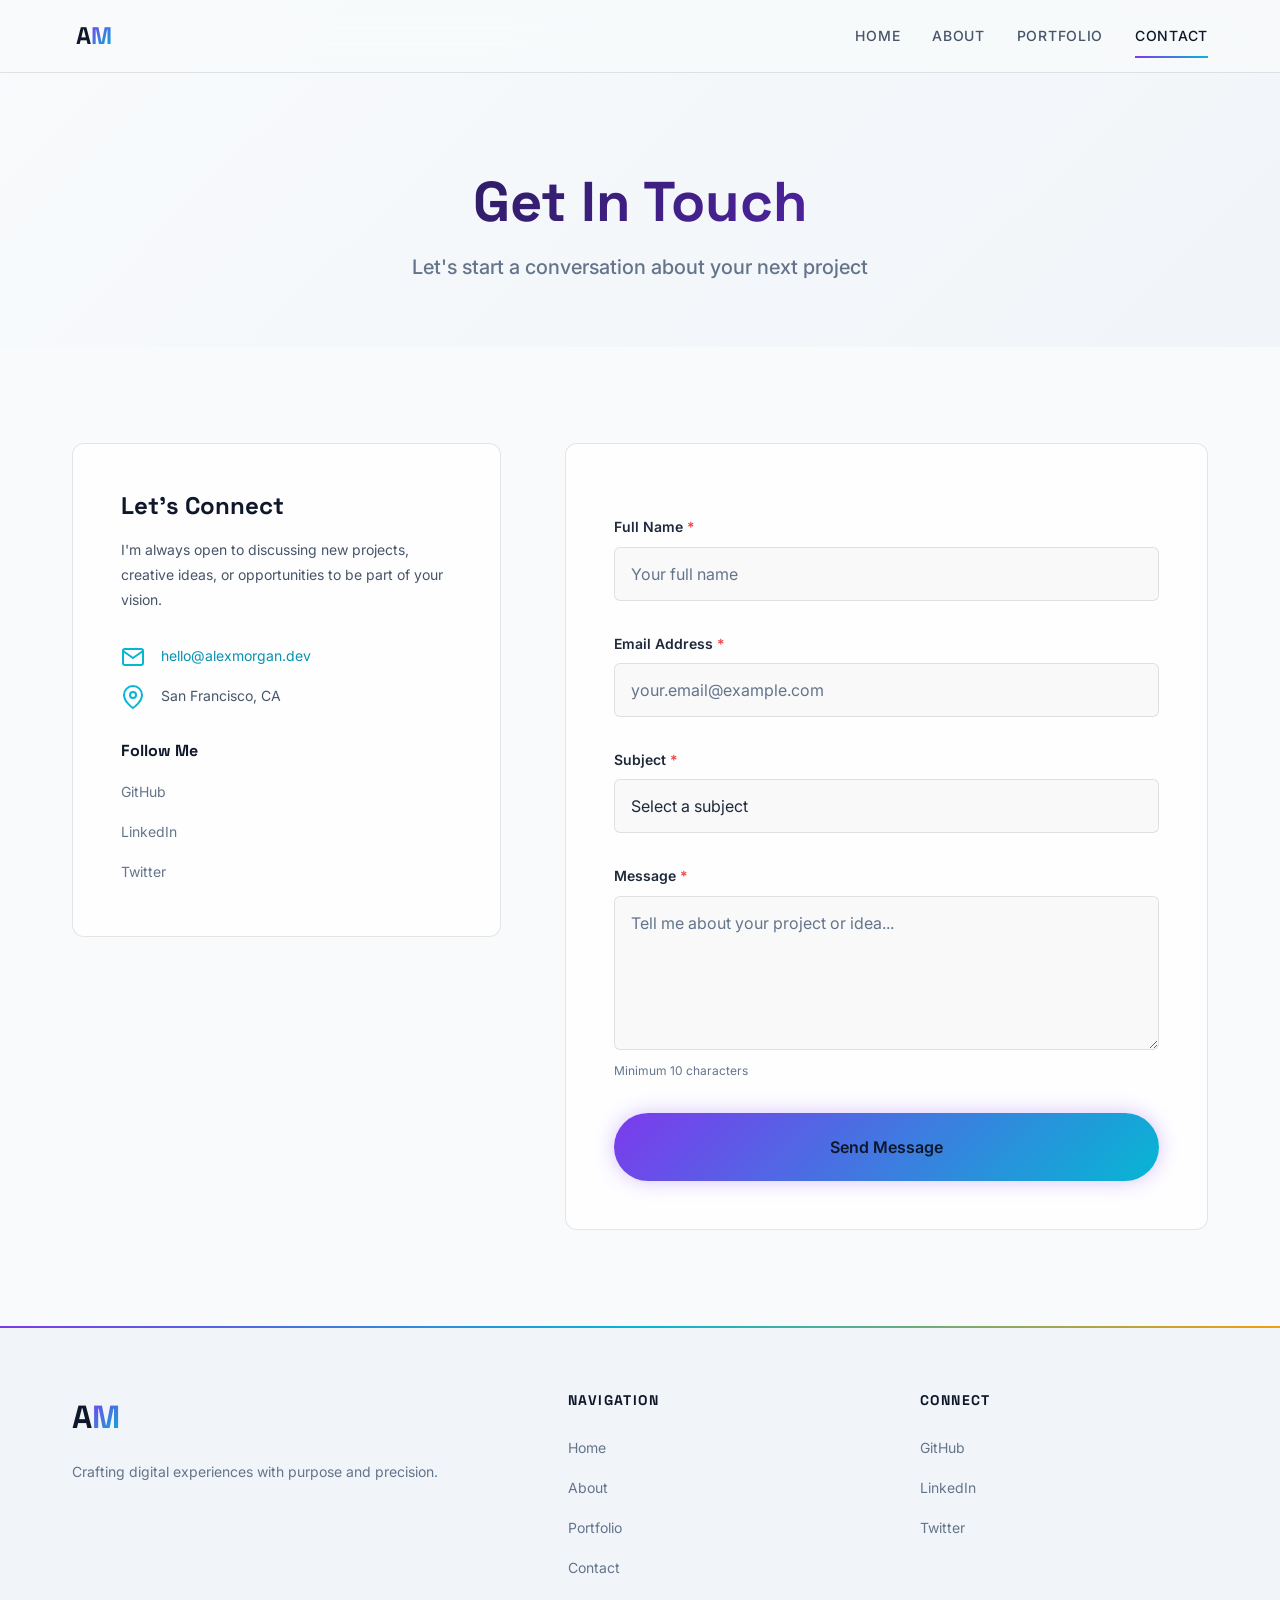
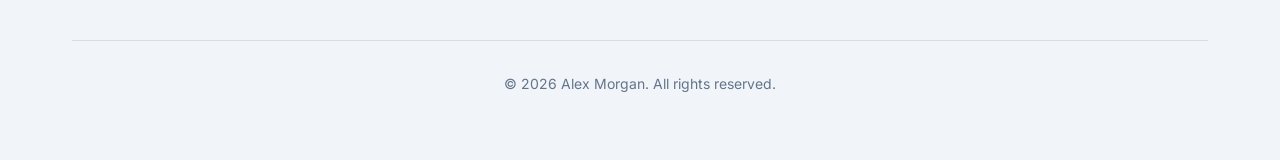
==== contact.html @ b22d2638 "First commit" ====
<!DOCTYPE html>
<html lang="en">
<head>
  <meta charset="UTF-8">
  <meta name="viewport" content="width=device-width, initial-scale=1.0">
  <title>Contact | Alex Morgan — Full-Stack Developer & Designer</title>
  <meta name="description" content="Get in touch with Alex Morgan for web development, design projects, or collaboration opportunities. Send a message through the accessible contact form.">
  <meta name="keywords" content="contact Alex Morgan, hire developer, web development inquiry, freelance developer">
  <meta property="og:title" content="Contact Alex Morgan">
  <meta property="og:description" content="Get in touch for web development and design collaboration opportunities.">
  <meta property="og:type" content="website">
  <meta name="twitter:card" content="summary_large_image">
  <meta name="twitter:title" content="Contact Alex Morgan">
  <meta name="twitter:description" content="Send a message for development and design collaboration.">
  <link rel="canonical" href="https://alexmorgan.dev/contact">
  <meta name="theme-color" content="#0a0e27">
  <link rel="preconnect" href="https://fonts.googleapis.com">
  <link rel="preconnect" href="https://fonts.gstatic.com" crossorigin>
  <link href="https://fonts.googleapis.com/css2?family=Inter:wght@400;500;600;700&family=Space+Grotesk:wght@500;600;700&display=swap" rel="stylesheet">
  <link rel="stylesheet" href="styles.css">
</head>
<body>
  <a href="#main-content" class="skip-link">Skip to main content</a>

  <header role="banner">
    <div class="container header-inner">
      <a href="index.html" class="logo" aria-label="Alex Morgan - Home">
        <span class="logo-text">A<span class="logo-accent">M</span></span>
      </a>
      <button class="nav-toggle" aria-expanded="false" aria-controls="primary-nav" aria-label="Toggle navigation menu">
        <span class="hamburger-line"></span>
        <span class="hamburger-line"></span>
        <span class="hamburger-line"></span>
      </button>
      <nav id="primary-nav" aria-label="Primary navigation">
        <ul class="nav-list" role="list">
          <li><a href="index.html" class="nav-link">Home</a></li>
          <li><a href="about.html" class="nav-link">About</a></li>
          <li><a href="portfolio.html" class="nav-link">Portfolio</a></li>
          <li><a href="contact.html" class="nav-link" aria-current="page">Contact</a></li>
        </ul>
      </nav>
    </div>
  </header>

  <main id="main-content">
    <section class="page-hero" aria-labelledby="contact-heading">
      <div class="container">
        <h1 id="contact-heading" class="page-title animate-on-scroll">Get In Touch</h1>
        <p class="page-subtitle animate-on-scroll">Let's start a conversation about your next project</p>
      </div>
    </section>

    <section class="section" aria-labelledby="form-heading">
      <div class="container contact-layout">
        <!-- Contact Info Sidebar -->
        <aside class="contact-info animate-on-scroll" aria-label="Contact information">
          <h2 class="contact-info-heading">Let's Connect</h2>
          <p class="contact-info-text">I'm always open to discussing new projects, creative ideas, or opportunities to be part of your vision.</p>
          
          <address class="contact-details">
            <div class="contact-item">
              <svg xmlns="http://www.w3.org/2000/svg" width="24" height="24" viewBox="0 0 24 24" fill="none" stroke="currentColor" stroke-width="2" stroke-linecap="round" stroke-linejoin="round" aria-hidden="true" focusable="false"><path d="M4 4h16c1.1 0 2 .9 2 2v12c0 1.1-.9 2-2 2H4c-1.1 0-2-.9-2-2V6c0-1.1.9-2 2-2z"></path><polyline points="22,6 12,13 2,6"></polyline></svg>
              <a href="mailto:hello@alexmorgan.dev">hello@alexmorgan.dev</a>
            </div>
            <div class="contact-item">
              <svg xmlns="http://www.w3.org/2000/svg" width="24" height="24" viewBox="0 0 24 24" fill="none" stroke="currentColor" stroke-width="2" stroke-linecap="round" stroke-linejoin="round" aria-hidden="true" focusable="false"><path d="M21 10c0 7-9 13-9 13s-9-6-9-13a9 9 0 0 1 18 0z"></path><circle cx="12" cy="10" r="3"></circle></svg>
              <span>San Francisco, CA</span>
            </div>
          </address>

          <div class="contact-social">
            <h3 class="contact-social-heading">Follow Me</h3>
            <ul class="social-links" role="list">
              <li><a href="https://github.com" aria-label="GitHub profile" class="social-link">GitHub</a></li>
              <li><a href="https://linkedin.com" aria-label="LinkedIn profile" class="social-link">LinkedIn</a></li>
              <li><a href="https://twitter.com" aria-label="Twitter profile" class="social-link">Twitter</a></li>
            </ul>
          </div>
        </aside>

        <!-- Contact Form -->
        <div class="contact-form-wrapper animate-on-scroll">
          <h2 id="form-heading" class="visually-hidden">Contact Form</h2>
          
          <!-- Form Status Messages -->
          <div id="form-status" role="status" aria-live="polite" class="form-status"></div>

          <form id="contact-form" class="contact-form" novalidate aria-label="Contact form">
            <div class="form-group">
              <label for="contact-name" class="form-label">Full Name <span aria-hidden="true" class="required-indicator">*</span></label>
              <input 
                type="text" 
                id="contact-name" 
                name="name" 
                class="form-input" 
                required 
                minlength="2"
                autocomplete="name"
                aria-required="true"
                aria-describedby="name-error"
                placeholder="Your full name"
              >
              <p id="name-error" class="error-message" role="alert" aria-live="assertive"></p>
            </div>

            <div class="form-group">
              <label for="contact-email" class="form-label">Email Address <span aria-hidden="true" class="required-indicator">*</span></label>
              <input 
                type="email" 
                id="contact-email" 
                name="email" 
                class="form-input" 
                required 
                autocomplete="email"
                aria-required="true"
                aria-describedby="email-error"
                placeholder="your.email@example.com"
              >
              <p id="email-error" class="error-message" role="alert" aria-live="assertive"></p>
            </div>

            <div class="form-group">
              <label for="contact-subject" class="form-label">Subject <span aria-hidden="true" class="required-indicator">*</span></label>
              <select 
                id="contact-subject" 
                name="subject" 
                class="form-input form-select" 
                required
                aria-required="true"
                aria-describedby="subject-error"
              >
                <option value="" disabled selected>Select a subject</option>
                <option value="project">Project Inquiry</option>
                <option value="collaboration">Collaboration</option>
                <option value="freelance">Freelance Opportunity</option>
                <option value="general">General Question</option>
                <option value="other">Other</option>
              </select>
              <p id="subject-error" class="error-message" role="alert" aria-live="assertive"></p>
            </div>

            <div class="form-group">
              <label for="contact-message" class="form-label">Message <span aria-hidden="true" class="required-indicator">*</span></label>
              <textarea 
                id="contact-message" 
                name="message" 
                class="form-input form-textarea" 
                required 
                minlength="10"
                rows="6"
                aria-required="true"
                aria-describedby="message-error message-hint"
                placeholder="Tell me about your project or idea..."
              ></textarea>
              <p id="message-hint" class="form-hint">Minimum 10 characters</p>
              <p id="message-error" class="error-message" role="alert" aria-live="assertive"></p>
            </div>

            <button type="submit" class="btn btn-primary btn-large btn-submit" id="submit-btn">
              <span class="btn-text">Send Message</span>
              <span class="btn-loading visually-hidden" aria-hidden="true">
                <svg class="spinner" xmlns="http://www.w3.org/2000/svg" width="20" height="20" viewBox="0 0 24 24" fill="none" stroke="currentColor" stroke-width="2" aria-hidden="true" focusable="false"><circle cx="12" cy="12" r="10" opacity="0.25"></circle><path d="M12 2a10 10 0 0 1 10 10" stroke-linecap="round"></path></svg>
                Sending...
              </span>
            </button>
          </form>
        </div>
      </div>
    </section>
  </main>

  <footer role="contentinfo">
    <div class="container footer-inner">
      <div class="footer-grid">
        <div class="footer-col">
          <p class="footer-logo">A<span class="logo-accent">M</span></p>
          <p class="footer-tagline">Crafting digital experiences with purpose and precision.</p>
        </div>
        <div class="footer-col">
          <h3 class="footer-heading">Navigation</h3>
          <nav aria-label="Footer navigation">
            <ul class="footer-links" role="list">
              <li><a href="index.html">Home</a></li>
              <li><a href="about.html">About</a></li>
              <li><a href="portfolio.html">Portfolio</a></li>
              <li><a href="contact.html">Contact</a></li>
            </ul>
          </nav>
        </div>
        <div class="footer-col">
          <h3 class="footer-heading">Connect</h3>
          <ul class="social-links" role="list">
            <li><a href="https://github.com" aria-label="GitHub profile" class="social-link">GitHub</a></li>
            <li><a href="https://linkedin.com" aria-label="LinkedIn profile" class="social-link">LinkedIn</a></li>
            <li><a href="https://twitter.com" aria-label="Twitter profile" class="social-link">Twitter</a></li>
          </ul>
        </div>
      </div>
      <div class="footer-bottom">
        <p>&copy; <time datetime="2026">2026</time> Alex Morgan. All rights reserved.</p>
      </div>
    </div>
  </footer>

  <button class="back-to-top" aria-label="Back to top" hidden>
    <svg xmlns="http://www.w3.org/2000/svg" width="24" height="24" viewBox="0 0 24 24" fill="none" stroke="currentColor" stroke-width="2" stroke-linecap="round" stroke-linejoin="round" aria-hidden="true" focusable="false"><polyline points="18 15 12 9 6 15"></polyline></svg>
  </button>

  <div aria-live="polite" aria-atomic="true" class="visually-hidden" id="announcer"></div>
  <script src="main.js"></script>
</body>
</html>
---- styles.css ----
/* ============================================
   DESIGN SYSTEM - CSS Custom Properties
   ============================================ */
:root {
  /* Colors */
  --color-bg-primary: #0a0e27;
  --color-bg-secondary: #0f1336;
  --color-bg-tertiary: #141940;
  --color-bg-card: rgba(255, 255, 255, 0.05);
  --color-bg-card-hover: rgba(255, 255, 255, 0.08);
  --color-border: rgba(255, 255, 255, 0.1);
  --color-border-hover: rgba(124, 58, 237, 0.5);

  --color-primary: #7c3aed;
  --color-primary-light: #a78bfa;
  --color-accent: #06b6d4;
  --color-accent-light: #22d3ee;
  --color-highlight: #f59e0b;
  --color-highlight-light: #fbbf24;
  --color-success: #10b981;
  --color-error: #ef4444;

  --color-text-primary: #f1f5f9;
  --color-text-secondary: #cbd5e1;
  --color-text-muted: #94a3b8;
  --color-text-heading: #ffffff;

  /* Typography */
  --font-body: 'Inter', -apple-system, BlinkMacSystemFont, 'Segoe UI', sans-serif;
  --font-heading: 'Space Grotesk', 'Inter', sans-serif;

  --fs-xs: 0.75rem;
  --fs-sm: 0.875rem;
  --fs-base: 1rem;
  --fs-md: 1.125rem;
  --fs-lg: 1.25rem;
  --fs-xl: 1.5rem;
  --fs-2xl: 2rem;
  --fs-3xl: 2.5rem;
  --fs-4xl: 3.5rem;
  --fs-5xl: 4.5rem;

  --fw-regular: 400;
  --fw-medium: 500;
  --fw-semibold: 600;
  --fw-bold: 700;

  --lh-tight: 1.2;
  --lh-normal: 1.6;
  --lh-relaxed: 1.8;

  /* Spacing */
  --space-xs: 0.25rem;
  --space-sm: 0.5rem;
  --space-md: 1rem;
  --space-lg: 1.5rem;
  --space-xl: 2rem;
  --space-2xl: 3rem;
  --space-3xl: 4rem;
  --space-4xl: 6rem;

  /* Border Radius */
  --radius-sm: 6px;
  --radius-md: 12px;
  --radius-lg: 20px;
  --radius-full: 9999px;

  /* Shadows */
  --shadow-sm: 0 2px 8px rgba(0, 0, 0, 0.2);
  --shadow-md: 0 4px 16px rgba(0, 0, 0, 0.3);
  --shadow-lg: 0 8px 32px rgba(0, 0, 0, 0.4);
  --shadow-glow-primary: 0 0 20px rgba(124, 58, 237, 0.3);
  --shadow-glow-accent: 0 0 20px rgba(6, 182, 212, 0.3);

  /* Transitions */
  --transition-fast: 150ms ease;
  --transition-base: 300ms ease;
  --transition-slow: 500ms ease;

  /* Z-index */
  --z-header: 100;
  --z-overlay: 200;
  --z-modal: 300;
  --z-skip: 9999;
}

/* ============================================
   RESET & BASE
   ============================================ */
*,
*::before,
*::after {
  box-sizing: border-box;
  margin: 0;
  padding: 0;
}

html {
  scroll-behavior: smooth;
  -webkit-text-size-adjust: 100%;
  font-size: 16px;
}

body {
  font-family: var(--font-body);
  font-size: var(--fs-base);
  font-weight: var(--fw-regular);
  line-height: var(--lh-normal);
  color: var(--color-text-primary);
  background-color: var(--color-bg-primary);
  -webkit-font-smoothing: antialiased;
  -moz-osx-font-smoothing: grayscale;
  overflow-x: hidden;
}

::selection {
  background-color: var(--color-primary);
  color: var(--color-text-heading);
}

img,
svg {
  display: block;
  max-width: 100%;
}

a {
  color: var(--color-accent-light);
  text-decoration: none;
  transition: color var(--transition-fast);
}

a:hover {
  color: var(--color-primary-light);
}

ul,
ol {
  list-style: none;
}

h1, h2, h3, h4, h5, h6 {
  font-family: var(--font-heading);
  font-weight: var(--fw-bold);
  line-height: var(--lh-tight);
  color: var(--color-text-heading);
}

/* ============================================
   SKIP LINK
   ============================================ */
.skip-link {
  position: absolute;
  top: -100%;
  left: 50%;
  transform: translateX(-50%);
  z-index: var(--z-skip);
  padding: var(--space-sm) var(--space-lg);
  background: var(--color-primary);
  color: var(--color-text-heading);
  font-weight: var(--fw-semibold);
  font-size: var(--fs-sm);
  border-radius: var(--radius-full);
  text-decoration: none;
  transition: top var(--transition-fast);
  white-space: nowrap;
}

.skip-link:focus {
  top: var(--space-md);
  outline: 3px solid var(--color-accent);
  outline-offset: 2px;
}

/* ============================================
   LAYOUT
   ============================================ */
.container {
  max-width: 1200px;
  margin: 0 auto;
  padding: 0 var(--space-xl);
}

/* ============================================
   HEADER & NAVIGATION
   ============================================ */
header[role="banner"] {
  position: fixed;
  top: 0;
  left: 0;
  right: 0;
  z-index: var(--z-header);
  background: rgba(10, 14, 39, 0.8);
  backdrop-filter: blur(20px);
  -webkit-backdrop-filter: blur(20px);
  border-bottom: 1px solid var(--color-border);
  transition: background var(--transition-base);
}

.header-inner {
  display: flex;
  align-items: center;
  justify-content: space-between;
  height: 72px;
}

.logo {
  text-decoration: none;
  min-width: 44px;
  min-height: 44px;
  display: flex;
  align-items: center;
  justify-content: center;
}

.logo-text {
  font-family: var(--font-heading);
  font-size: var(--fs-xl);
  font-weight: var(--fw-bold);
  color: var(--color-text-heading);
}

.logo-accent {
  background: linear-gradient(135deg, var(--color-primary), var(--color-accent));
  -webkit-background-clip: text;
  -webkit-text-fill-color: transparent;
  background-clip: text;
}

.nav-list {
  display: flex;
  gap: var(--space-xl);
  align-items: center;
}

.nav-link {
  position: relative;
  color: var(--color-text-secondary);
  font-weight: var(--fw-medium);
  font-size: var(--fs-sm);
  text-transform: uppercase;
  letter-spacing: 0.05em;
  padding: var(--space-sm) 0;
  text-decoration: none;
  transition: color var(--transition-fast);
  min-height: 44px;
  display: flex;
  align-items: center;
}

.nav-link::after {
  content: '';
  position: absolute;
  bottom: 0;
  left: 0;
  width: 0;
  height: 2px;
  background: linear-gradient(90deg, var(--color-primary), var(--color-accent));
  transition: width var(--transition-base);
}

.nav-link:hover,
.nav-link:focus-visible {
  color: var(--color-text-heading);
}

.nav-link:hover::after,
.nav-link:focus-visible::after {
  width: 100%;
}

.nav-link[aria-current="page"] {
  color: var(--color-text-heading);
}

.nav-link[aria-current="page"]::after {
  width: 100%;
  background: linear-gradient(90deg, var(--color-primary), var(--color-accent));
}

/* Mobile Navigation */
.nav-toggle {
  display: none;
  flex-direction: column;
  justify-content: center;
  align-items: center;
  gap: 5px;
  width: 44px;
  height: 44px;
  background: transparent;
  border: none;
  cursor: pointer;
  padding: var(--space-sm);
  z-index: calc(var(--z-overlay) + 1);
}

.hamburger-line {
  display: block;
  width: 24px;
  height: 2px;
  background-color: var(--color-text-primary);
  border-radius: var(--radius-full);
  transition: transform var(--transition-base), opacity var(--transition-fast);
}

.nav-toggle[aria-expanded="true"] .hamburger-line:nth-child(1) {
  transform: rotate(45deg) translate(5px, 5px);
}

.nav-toggle[aria-expanded="true"] .hamburger-line:nth-child(2) {
  opacity: 0;
}

.nav-toggle[aria-expanded="true"] .hamburger-line:nth-child(3) {
  transform: rotate(-45deg) translate(5px, -5px);
}

/* ============================================
   HERO SECTION
   ============================================ */
.hero {
  position: relative;
  min-height: 100vh;
  display: flex;
  align-items: center;
  justify-content: center;
  overflow: hidden;
  padding-top: 72px;
}

.hero-bg {
  position: absolute;
  top: 0;
  left: 0;
  right: 0;
  bottom: 0;
  background: linear-gradient(135deg, var(--color-bg-primary) 0%, var(--color-bg-secondary) 50%, var(--color-bg-tertiary) 100%);
  z-index: 0;
}

.orb {
  position: absolute;
  border-radius: 50%;
  filter: blur(80px);
  opacity: 0.4;
}

.orb-1 {
  width: 400px;
  height: 400px;
  background: var(--color-primary);
  top: 10%;
  left: 10%;
  animation: floatOrb 8s ease-in-out infinite;
}

.orb-2 {
  width: 300px;
  height: 300px;
  background: var(--color-accent);
  top: 50%;
  right: 10%;
  animation: floatOrb 10s ease-in-out infinite 2s;
}

.orb-3 {
  width: 250px;
  height: 250px;
  background: var(--color-highlight);
  bottom: 10%;
  left: 30%;
  animation: floatOrb 12s ease-in-out infinite 4s;
}

@keyframes floatOrb {
  0%, 100% { transform: translate(0, 0) scale(1); }
  25% { transform: translate(30px, -30px) scale(1.05); }
  50% { transform: translate(-20px, 20px) scale(0.95); }
  75% { transform: translate(20px, 10px) scale(1.02); }
}

.hero-content {
  position: relative;
  z-index: 1;
  text-align: center;
  max-width: 800px;
  margin: 0 auto;
}

.hero-greeting {
  font-size: var(--fs-lg);
  color: var(--color-accent-light);
  font-weight: var(--fw-medium);
  margin-bottom: var(--space-sm);
  letter-spacing: 0.05em;
}

.hero-title {
  font-size: var(--fs-5xl);
  font-weight: var(--fw-bold);
  background: linear-gradient(135deg, var(--color-text-heading) 0%, var(--color-primary-light) 50%, var(--color-accent-light) 100%);
  -webkit-background-clip: text;
  -webkit-text-fill-color: transparent;
  background-clip: text;
  margin-bottom: var(--space-md);
  line-height: 1.1;
}

.hero-subtitle {
  font-size: var(--fs-2xl);
  color: var(--color-text-secondary);
  font-weight: var(--fw-medium);
  margin-bottom: var(--space-lg);
}

.hero-description {
  font-size: var(--fs-md);
  color: var(--color-text-muted);
  max-width: 600px;
  margin: 0 auto var(--space-2xl);
  line-height: var(--lh-relaxed);
}

.hero-cta {
  display: flex;
  gap: var(--space-md);
  justify-content: center;
  flex-wrap: wrap;
}

/* ============================================
   BUTTONS
   ============================================ */
.btn {
  display: inline-flex;
  align-items: center;
  justify-content: center;
  gap: var(--space-sm);
  padding: var(--space-md) var(--space-xl);
  font-family: var(--font-body);
  font-size: var(--fs-sm);
  font-weight: var(--fw-semibold);
  text-decoration: none;
  border: none;
  border-radius: var(--radius-full);
  cursor: pointer;
  transition: all var(--transition-base);
  min-height: 44px;
  min-width: 44px;
  white-space: nowrap;
}

.btn-primary {
  background: linear-gradient(135deg, var(--color-primary), var(--color-accent));
  color: var(--color-text-heading);
  box-shadow: var(--shadow-glow-primary);
}

.btn-primary:hover {
  transform: translateY(-2px);
  box-shadow: 0 0 30px rgba(124, 58, 237, 0.5);
  color: var(--color-text-heading);
}

.btn-secondary {
  background: transparent;
  color: var(--color-text-heading);
  border: 1px solid var(--color-border);
}

.btn-secondary:hover {
  border-color: var(--color-primary);
  background: rgba(124, 58, 237, 0.1);
  color: var(--color-text-heading);
}

.btn-small {
  padding: var(--space-sm) var(--space-md);
  font-size: var(--fs-xs);
  min-height: 36px;
  background: linear-gradient(135deg, var(--color-primary), var(--color-accent));
  color: var(--color-text-heading);
}

.btn-small:hover {
  transform: translateY(-1px);
  box-shadow: var(--shadow-glow-primary);
  color: var(--color-text-heading);
}

.btn-outline {
  background: transparent;
  border: 1px solid var(--color-border);
}

.btn-outline:hover {
  border-color: var(--color-primary);
  background: rgba(124, 58, 237, 0.1);
}

.btn-large {
  padding: var(--space-lg) var(--space-2xl);
  font-size: var(--fs-base);
}

/* ============================================
   SECTIONS
   ============================================ */
.section {
  padding: var(--space-4xl) 0;
}

.section-alt {
  background-color: var(--color-bg-secondary);
}

.section-heading {
  font-size: var(--fs-3xl);
  text-align: center;
  margin-bottom: var(--space-3xl);
  position: relative;
  padding-bottom: var(--space-md);
}

.section-heading::after {
  content: '';
  position: absolute;
  bottom: 0;
  left: 50%;
  transform: translateX(-50%);
  width: 60px;
  height: 3px;
  background: linear-gradient(90deg, var(--color-primary), var(--color-accent));
  border-radius: var(--radius-full);
}

.section-cta {
  text-align: center;
  margin-top: var(--space-3xl);
}

/* Page Hero (inner pages) */
.page-hero {
  padding: calc(72px + var(--space-4xl)) 0 var(--space-3xl);
  background: linear-gradient(135deg, var(--color-bg-primary), var(--color-bg-secondary));
  text-align: center;
}

.page-title {
  font-size: var(--fs-4xl);
  margin-bottom: var(--space-md);
  background: linear-gradient(135deg, var(--color-text-heading), var(--color-primary-light));
  -webkit-background-clip: text;
  -webkit-text-fill-color: transparent;
  background-clip: text;
}

.page-subtitle {
  font-size: var(--fs-lg);
  color: var(--color-text-muted);
  font-weight: var(--fw-medium);
}

/* ============================================
   CARDS
   ============================================ */
.card-grid {
  display: grid;
  grid-template-columns: repeat(auto-fit, minmax(320px, 1fr));
  gap: var(--space-xl);
}

.card {
  background: var(--color-bg-card);
  border: 1px solid var(--color-border);
  border-radius: var(--radius-md);
  padding: var(--space-2xl);
  backdrop-filter: blur(10px);
  -webkit-backdrop-filter: blur(10px);
  transition: all var(--transition-base);
}

.card:hover,
.card:focus-visible {
  transform: translateY(-8px);
  border-color: var(--color-border-hover);
  box-shadow: var(--shadow-glow-primary);
  background: var(--color-bg-card-hover);
}

.card-icon {
  color: var(--color-accent);
  margin-bottom: var(--space-lg);
}

.card-title {
  font-size: var(--fs-xl);
  margin-bottom: var(--space-md);
  color: var(--color-text-heading);
}

.card-text {
  color: var(--color-text-secondary);
  line-height: var(--lh-relaxed);
  font-size: var(--fs-sm);
}

/* Project Cards */
.project-card {
  padding: 0;
  overflow: hidden;
}

.project-card .card-body {
  padding: var(--space-xl);
}

.project-image {
  width: 100%;
  transition: transform var(--transition-slow);
}

.project-card:hover .project-image {
  transform: scale(1.05);
}

.project-tags {
  display: flex;
  flex-wrap: wrap;
  gap: var(--space-sm);
  margin: var(--space-md) 0;
}

.tag {
  display: inline-block;
  padding: var(--space-xs) var(--space-md);
  font-size: var(--fs-xs);
  font-weight: var(--fw-medium);
  color: var(--color-accent-light);
  background: rgba(6, 182, 212, 0.1);
  border: 1px solid rgba(6, 182, 212, 0.2);
  border-radius: var(--radius-full);
}

.project-links {
  display: flex;
  gap: var(--space-sm);
  margin-top: var(--space-md);
  flex-wrap: wrap;
}

/* ============================================
   SKILLS SECTION
   ============================================ */
.skills-grid {
  display: grid;
  grid-template-columns: repeat(auto-fit, minmax(280px, 1fr));
  gap: var(--space-xl);
}

.skill-category {
  background: var(--color-bg-card);
  border: 1px solid var(--color-border);
  border-radius: var(--radius-md);
  padding: var(--space-2xl);
  backdrop-filter: blur(10px);
}

.skill-category-title {
  font-size: var(--fs-lg);
  color: var(--color-accent-light);
  margin-bottom: var(--space-lg);
  padding-bottom: var(--space-sm);
  border-bottom: 2px solid var(--color-border);
}

.skill-list {
  display: flex;
  flex-wrap: wrap;
  gap: var(--space-sm);
}

.skill-tag {
  display: inline-block;
  padding: var(--space-sm) var(--space-md);
  font-size: var(--fs-sm);
  font-weight: var(--fw-medium);
  color: var(--color-text-primary);
  background: rgba(124, 58, 237, 0.1);
  border: 1px solid rgba(124, 58, 237, 0.2);
  border-radius: var(--radius-sm);
  transition: all var(--transition-fast);
}

.skill-tag:hover {
  background: rgba(124, 58, 237, 0.2);
  border-color: var(--color-primary);
  transform: translateY(-2px);
}

/* ============================================
   TIMELINE
   ============================================ */
.timeline {
  position: relative;
  max-width: 800px;
  margin: 0 auto;
  padding-left: var(--space-3xl);
}

.timeline::before {
  content: '';
  position: absolute;
  left: 15px;
  top: 0;
  bottom: 0;
  width: 2px;
  background: linear-gradient(180deg, var(--color-primary), var(--color-accent));
}

.timeline-item {
  position: relative;
  margin-bottom: var(--space-2xl);
}

.timeline-item:last-child {
  margin-bottom: 0;
}

.timeline-marker {
  position: absolute;
  left: calc(-1 * var(--space-3xl) + 8px);
  top: var(--space-xl);
  width: 16px;
  height: 16px;
  border-radius: 50%;
  background: var(--color-primary);
  border: 3px solid var(--color-bg-primary);
  box-shadow: 0 0 0 3px var(--color-primary);
}

.timeline-content {
  padding: var(--space-xl);
}

.timeline-title {
  font-size: var(--fs-lg);
  margin-bottom: var(--space-xs);
}

.timeline-company {
  color: var(--color-accent-light);
  font-weight: var(--fw-medium);
  font-size: var(--fs-sm);
  margin-bottom: var(--space-sm);
}

.timeline-date {
  display: inline-block;
  font-size: var(--fs-xs);
  color: var(--color-text-muted);
  margin-bottom: var(--space-md);
  padding: var(--space-xs) var(--space-md);
  background: rgba(124, 58, 237, 0.1);
  border-radius: var(--radius-full);
}

.timeline-desc {
  color: var(--color-text-secondary);
  font-size: var(--fs-sm);
  line-height: var(--lh-relaxed);
}

/* ============================================
   BIO LAYOUT
   ============================================ */
.bio-layout {
  display: grid;
  grid-template-columns: 1fr 1.5fr;
  gap: var(--space-3xl);
  align-items: start;
}

.bio-image-wrapper {
  position: relative;
}

.bio-image {
  box-shadow: var(--shadow-lg);
}

.bio-text {
  font-size: var(--fs-md);
  color: var(--color-text-secondary);
  line-height: var(--lh-relaxed);
  margin-bottom: var(--space-lg);
}

.bio-text:last-child {
  margin-bottom: 0;
}

/* ============================================
   PORTFOLIO FILTER
   ============================================ */
.filter-bar {
  display: flex;
  justify-content: center;
  gap: var(--space-sm);
  margin-bottom: var(--space-3xl);
  flex-wrap: wrap;
}

.filter-btn {
  padding: var(--space-sm) var(--space-xl);
  font-family: var(--font-body);
  font-size: var(--fs-sm);
  font-weight: var(--fw-medium);
  color: var(--color-text-secondary);
  background: transparent;
  border: 1px solid var(--color-border);
  border-radius: var(--radius-full);
  cursor: pointer;
  transition: all var(--transition-fast);
  min-height: 44px;
}

.filter-btn:hover,
.filter-btn:focus-visible {
  border-color: var(--color-primary);
  color: var(--color-text-heading);
}

.filter-btn.active,
.filter-btn[aria-pressed="true"] {
  background: linear-gradient(135deg, var(--color-primary), var(--color-accent));
  color: var(--color-text-heading);
  border-color: transparent;
}

.portfolio-grid {
  display: grid;
  grid-template-columns: repeat(auto-fit, minmax(340px, 1fr));
  gap: var(--space-xl);
}

.project-card.hidden {
  display: none;
}

/* ============================================
   CTA BLOCK
   ============================================ */
.section-cta-block {
  padding: var(--space-4xl) 0;
}

.cta-card {
  text-align: center;
  padding: var(--space-4xl) var(--space-2xl);
  background: linear-gradient(135deg, rgba(124, 58, 237, 0.15), rgba(6, 182, 212, 0.15));
  border: 1px solid var(--color-border);
  border-radius: var(--radius-lg);
  backdrop-filter: blur(10px);
}

.cta-card h2 {
  font-size: var(--fs-3xl);
  margin-bottom: var(--space-md);
}

.cta-card p {
  color: var(--color-text-secondary);
  font-size: var(--fs-md);
  margin-bottom: var(--space-2xl);
  max-width: 500px;
  margin-left: auto;
  margin-right: auto;
}

/* ============================================
   CONTACT FORM
   ============================================ */
.contact-layout {
  display: grid;
  grid-template-columns: 1fr 1.5fr;
  gap: var(--space-3xl);
  align-items: start;
}

.contact-info {
  padding: var(--space-2xl);
  background: var(--color-bg-card);
  border: 1px solid var(--color-border);
  border-radius: var(--radius-md);
  backdrop-filter: blur(10px);
}

.contact-info-heading {
  font-size: var(--fs-xl);
  margin-bottom: var(--space-md);
}

.contact-info-text {
  color: var(--color-text-secondary);
  font-size: var(--fs-sm);
  line-height: var(--lh-relaxed);
  margin-bottom: var(--space-xl);
}

.contact-details {
  font-style: normal;
  margin-bottom: var(--space-xl);
}

.contact-item {
  display: flex;
  align-items: center;
  gap: var(--space-md);
  margin-bottom: var(--space-md);
  color: var(--color-text-secondary);
  font-size: var(--fs-sm);
}

.contact-item svg {
  flex-shrink: 0;
  color: var(--color-accent);
}

.contact-item a {
  color: var(--color-accent-light);
}

.contact-item a:hover {
  color: var(--color-primary-light);
}

.contact-social-heading {
  font-size: var(--fs-base);
  margin-bottom: var(--space-md);
  color: var(--color-text-heading);
}

.contact-form-wrapper {
  padding: var(--space-2xl);
  background: var(--color-bg-card);
  border: 1px solid var(--color-border);
  border-radius: var(--radius-md);
  backdrop-filter: blur(10px);
}

.form-group {
  margin-bottom: var(--space-xl);
}

.form-label {
  display: block;
  font-size: var(--fs-sm);
  font-weight: var(--fw-semibold);
  color: var(--color-text-primary);
  margin-bottom: var(--space-sm);
}

.required-indicator {
  color: var(--color-error);
}

.form-input {
  width: 100%;
  padding: var(--space-md);
  font-family: var(--font-body);
  font-size: var(--fs-base);
  color: var(--color-text-primary);
  background: rgba(255, 255, 255, 0.03);
  border: 1px solid var(--color-border);
  border-radius: var(--radius-sm);
  transition: border-color var(--transition-fast), box-shadow var(--transition-fast);
  min-height: 44px;
}

.form-input::placeholder {
  color: var(--color-text-muted);
}

.form-input:focus {
  outline: none;
  border-color: var(--color-primary);
  box-shadow: 0 0 0 3px rgba(124, 58, 237, 0.2);
}

.form-input[aria-invalid="true"] {
  border-color: var(--color-error);
  box-shadow: 0 0 0 3px rgba(239, 68, 68, 0.2);
}

.form-select {
  appearance: none;
  background-image: url("data:image/svg+xml,%3Csvg xmlns='http://www.w3.org/2000/svg' width='12' height='12' viewBox='0 0 24 24' fill='none' stroke='%2394a3b8' stroke-width='2'%3E%3Cpolyline points='6 9 12 15 18 9'/%3E%3C/svg%3E");
  background-repeat: no-repeat;
  background-position: right var(--space-md) center;
  padding-right: var(--space-3xl);
  cursor: pointer;
}

.form-textarea {
  resize: vertical;
  min-height: 150px;
}

.form-hint {
  font-size: var(--fs-xs);
  color: var(--color-text-muted);
  margin-top: var(--space-xs);
}

.error-message {
  font-size: var(--fs-xs);
  color: var(--color-error);
  margin-top: var(--space-xs);
  min-height: 1.2em;
}

.error-message:empty {
  display: none;
}

.form-status {
  margin-bottom: var(--space-lg);
}

.form-status.success {
  padding: var(--space-md);
  background: rgba(16, 185, 129, 0.1);
  border: 1px solid var(--color-success);
  border-radius: var(--radius-sm);
  color: var(--color-success);
  text-align: center;
  font-weight: var(--fw-medium);
}

.form-status.error {
  padding: var(--space-md);
  background: rgba(239, 68, 68, 0.1);
  border: 1px solid var(--color-error);
  border-radius: var(--radius-sm);
  color: var(--color-error);
  text-align: center;
  font-weight: var(--fw-medium);
}

.btn-submit {
  width: 100%;
  position: relative;
}

.btn-loading {
  display: inline-flex;
  align-items: center;
  gap: var(--space-sm);
}

.spinner {
  animation: spin 1s linear infinite;
}

@keyframes spin {
  from { transform: rotate(0deg); }
  to { transform: rotate(360deg); }
}

.btn-submit.loading .btn-text {
  display: none;
}

.btn-submit.loading .btn-loading {
  display: inline-flex !important;
}

/* ============================================
   FOOTER
   ============================================ */
footer[role="contentinfo"] {
  border-top: 2px solid transparent;
  border-image: linear-gradient(90deg, var(--color-primary), var(--color-accent), var(--color-highlight)) 1;
  background-color: var(--color-bg-secondary);
  padding: var(--space-3xl) 0;
}

.footer-grid {
  display: grid;
  grid-template-columns: 1.5fr 1fr 1fr;
  gap: var(--space-3xl);
  margin-bottom: var(--space-2xl);
}

.footer-logo {
  font-family: var(--font-heading);
  font-size: var(--fs-2xl);
  font-weight: var(--fw-bold);
  color: var(--color-text-heading);
  margin-bottom: var(--space-md);
}

.footer-tagline {
  color: var(--color-text-muted);
  font-size: var(--fs-sm);
  line-height: var(--lh-relaxed);
}

.footer-heading {
  font-size: var(--fs-sm);
  text-transform: uppercase;
  letter-spacing: 0.1em;
  color: var(--color-text-heading);
  margin-bottom: var(--space-lg);
}

.footer-links li {
  margin-bottom: var(--space-sm);
}

.footer-links a {
  color: var(--color-text-muted);
  font-size: var(--fs-sm);
  transition: color var(--transition-fast);
  display: inline-block;
  min-height: 32px;
  line-height: 32px;
}

.footer-links a:hover {
  color: var(--color-accent-light);
}

.social-links {
  display: flex;
  flex-direction: column;
  gap: var(--space-sm);
}

.social-link {
  color: var(--color-text-muted);
  font-size: var(--fs-sm);
  transition: color var(--transition-fast);
  display: inline-block;
  min-height: 32px;
  line-height: 32px;
}

.social-link:hover {
  color: var(--color-accent-light);
}

.footer-bottom {
  padding-top: var(--space-xl);
  border-top: 1px solid var(--color-border);
  text-align: center;
}

.footer-bottom p {
  color: var(--color-text-muted);
  font-size: var(--fs-sm);
}

/* ============================================
   BACK TO TOP
   ============================================ */
.back-to-top {
  position: fixed;
  bottom: var(--space-xl);
  right: var(--space-xl);
  width: 48px;
  height: 48px;
  display: flex;
  align-items: center;
  justify-content: center;
  background: linear-gradient(135deg, var(--color-primary), var(--color-accent));
  color: var(--color-text-heading);
  border: none;
  border-radius: 50%;
  cursor: pointer;
  box-shadow: var(--shadow-md);
  transition: all var(--transition-base);
  z-index: 50;
}

.back-to-top:hover {
  transform: translateY(-3px);
  box-shadow: var(--shadow-glow-primary);
}

.back-to-top[hidden] {
  display: none;
}

/* ============================================
   UTILITIES
   ============================================ */
.visually-hidden {
  position: absolute;
  width: 1px;
  height: 1px;
  padding: 0;
  margin: -1px;
  overflow: hidden;
  clip: rect(0, 0, 0, 0);
  white-space: nowrap;
  border-width: 0;
}

/* Scroll Animations */
.animate-on-scroll {
  opacity: 0;
  transform: translateY(30px);
  transition: opacity var(--transition-slow), transform var(--transition-slow);
}

.animate-on-scroll.is-visible {
  opacity: 1;
  transform: translateY(0);
}

/* ============================================
   FOCUS INDICATORS (Accessibility)
   ============================================ */
a:focus-visible,
button:focus-visible,
input:focus-visible,
select:focus-visible,
textarea:focus-visible,
[tabindex]:focus-visible {
  outline: 3px solid var(--color-accent);
  outline-offset: 2px;
}

/* ============================================
   ACCESSIBILITY - Reduced Motion
   ============================================ */
@media (prefers-reduced-motion: reduce) {
  *,
  *::before,
  *::after {
    animation-duration: 0.01ms !important;
    animation-iteration-count: 1 !important;
    transition-duration: 0.01ms !important;
    scroll-behavior: auto !important;
  }

  .animate-on-scroll {
    opacity: 1;
    transform: none;
  }

  .orb {
    animation: none;
  }
}

/* ============================================
   ACCESSIBILITY - Light Mode
   ============================================ */
@media (prefers-color-scheme: light) {
  :root {
    --color-bg-primary: #f8fafc;
    --color-bg-secondary: #f1f5f9;
    --color-bg-tertiary: #e2e8f0;
    --color-bg-card: rgba(255, 255, 255, 0.8);
    --color-bg-card-hover: rgba(255, 255, 255, 0.95);
    --color-border: rgba(0, 0, 0, 0.1);
    --color-border-hover: rgba(124, 58, 237, 0.4);

    --color-text-primary: #1e293b;
    --color-text-secondary: #475569;
    --color-text-muted: #64748b;
    --color-text-heading: #0f172a;

    --color-accent-light: #0891b2;
    --color-primary-light: #6d28d9;

    --shadow-sm: 0 2px 8px rgba(0, 0, 0, 0.08);
    --shadow-md: 0 4px 16px rgba(0, 0, 0, 0.1);
    --shadow-lg: 0 8px 32px rgba(0, 0, 0, 0.12);
  }

  header[role="banner"] {
    background: rgba(248, 250, 252, 0.8);
  }

  .hamburger-line {
    background-color: var(--color-text-primary);
  }

  .form-input {
    background: rgba(0, 0, 0, 0.02);
  }

  .hero-bg {
    background: linear-gradient(135deg, var(--color-bg-primary), var(--color-bg-secondary));
  }

  .orb {
    opacity: 0.15;
  }

  footer[role="contentinfo"] {
    background-color: var(--color-bg-secondary);
  }

  .timeline-marker {
    border-color: var(--color-bg-primary);
  }
}

/* ============================================
   ACCESSIBILITY - High Contrast
   ============================================ */
@media (prefers-contrast: more) {
  :root {
    --color-border: rgba(255, 255, 255, 0.3);
    --color-text-primary: #ffffff;
    --color-text-secondary: #e2e8f0;
    --color-text-muted: #cbd5e1;
  }

  .card,
  .skill-category,
  .contact-info,
  .contact-form-wrapper {
    border-width: 2px;
  }

  a:focus-visible,
  button:focus-visible,
  input:focus-visible,
  select:focus-visible,
  textarea:focus-visible,
  [tabindex]:focus-visible {
    outline-width: 4px;
  }
}

/* ============================================
   RESPONSIVE - Tablet (768px)
   ============================================ */
@media (max-width: 768px) {
  :root {
    --fs-5xl: 3rem;
    --fs-4xl: 2.5rem;
    --fs-3xl: 2rem;
    --fs-2xl: 1.5rem;
  }

  .nav-toggle {
    display: flex;
  }

  #primary-nav {
    position: fixed;
    top: 0;
    right: -100%;
    width: 280px;
    height: 100vh;
    background: var(--color-bg-secondary);
    padding: 100px var(--space-2xl) var(--space-2xl);
    transition: right var(--transition-base);
    z-index: var(--z-overlay);
    border-left: 1px solid var(--color-border);
  }

  #primary-nav.is-open {
    right: 0;
  }

  .nav-list {
    flex-direction: column;
    gap: var(--space-md);
  }

  .nav-link {
    font-size: var(--fs-base);
    padding: var(--space-md) 0;
    width: 100%;
  }

  .card-grid {
    grid-template-columns: 1fr;
  }

  .portfolio-grid {
    grid-template-columns: 1fr;
  }

  .bio-layout {
    grid-template-columns: 1fr;
  }

  .contact-layout {
    grid-template-columns: 1fr;
  }

  .footer-grid {
    grid-template-columns: 1fr;
    gap: var(--space-2xl);
  }

  .skills-grid {
    grid-template-columns: 1fr;
  }

  .timeline {
    padding-left: var(--space-2xl);
  }

  .timeline::before {
    left: 10px;
  }

  .timeline-marker {
    left: calc(-1 * var(--space-2xl) + 3px);
  }

  .hero-title {
    font-size: var(--fs-4xl);
  }

  .hero-cta {
    flex-direction: column;
    align-items: center;
  }
}

/* Nav overlay for mobile */
.nav-overlay {
  display: none;
  position: fixed;
  top: 0;
  left: 0;
  right: 0;
  bottom: 0;
  background: rgba(0, 0, 0, 0.5);
  z-index: calc(var(--z-overlay) - 1);
}

.nav-overlay.is-visible {
  display: block;
}

/* ============================================
   RESPONSIVE - Mobile (480px)
   ============================================ */
@media (max-width: 480px) {
  :root {
    --fs-5xl: 2.25rem;
    --fs-4xl: 2rem;
    --fs-3xl: 1.5rem;
  }

  .container {
    padding: 0 var(--space-md);
  }

  .section {
    padding: var(--space-3xl) 0;
  }

  .card {
    padding: var(--space-xl);
  }

  .card-grid {
    grid-template-columns: 1fr;
  }

  .portfolio-grid {
    grid-template-columns: 1fr;
  }

  .cta-card {
    padding: var(--space-2xl) var(--space-lg);
  }

  .filter-bar {
    gap: var(--space-xs);
  }

  .filter-btn {
    padding: var(--space-sm) var(--space-md);
    font-size: var(--fs-xs);
  }
}
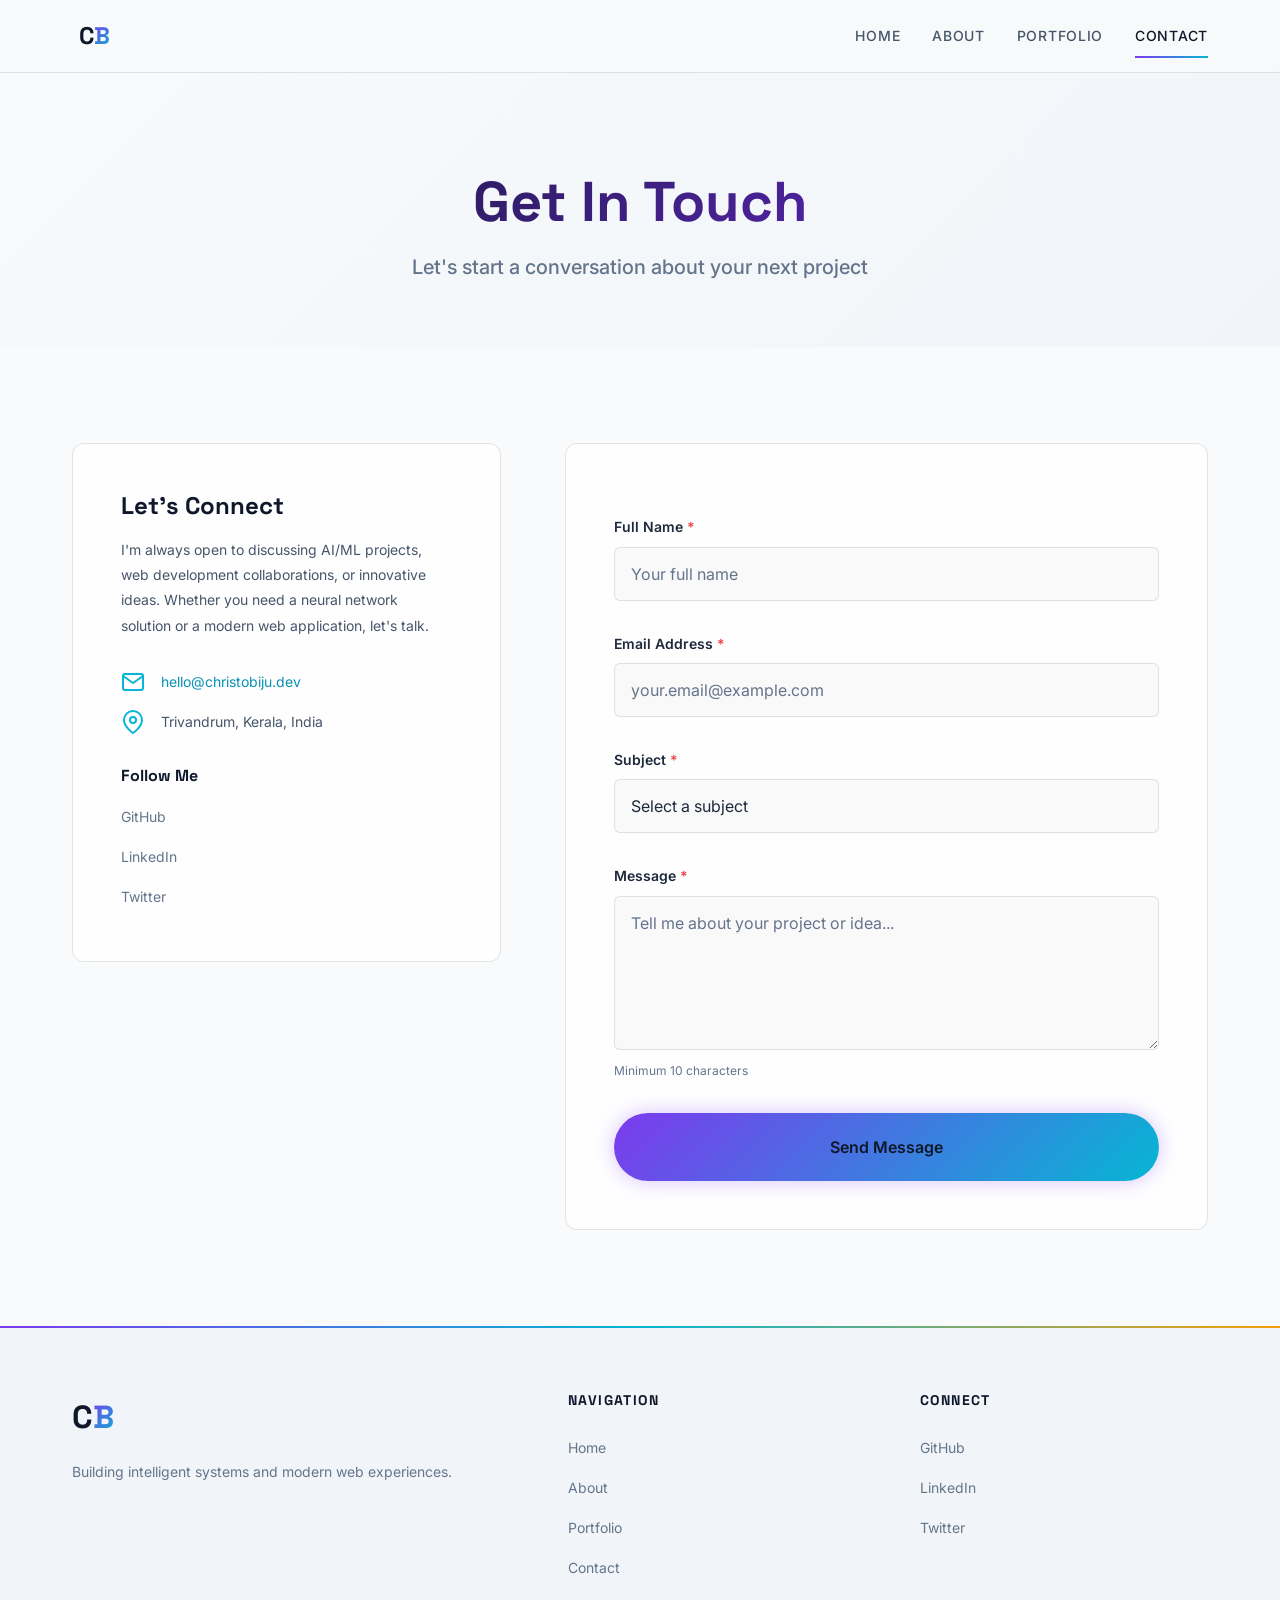
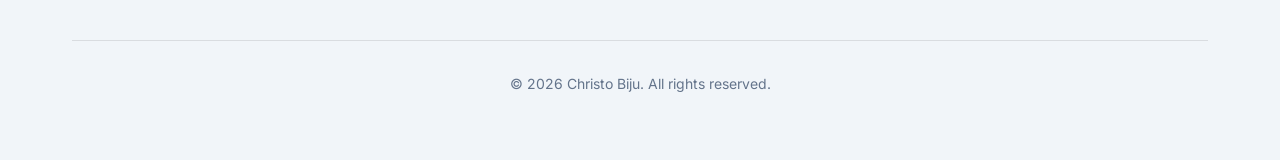
==== commit d19dd954: "c3" ====
--- a/contact.html
+++ b/contact.html
@@ -3,16 +3,16 @@
 <head>
   <meta charset="UTF-8">
   <meta name="viewport" content="width=device-width, initial-scale=1.0">
-  <title>Contact | Alex Morgan — Full-Stack Developer & Designer</title>
-  <meta name="description" content="Get in touch with Alex Morgan for web development, design projects, or collaboration opportunities. Send a message through the accessible contact form.">
-  <meta name="keywords" content="contact Alex Morgan, hire developer, web development inquiry, freelance developer">
-  <meta property="og:title" content="Contact Alex Morgan">
-  <meta property="og:description" content="Get in touch for web development and design collaboration opportunities.">
+  <title>Contact | Christo Biju — AI/ML Developer & Full-Stack Engineer</title>
+  <meta name="description" content="Get in touch with Christo Biju for AI/ML projects, web development, or collaboration opportunities. Send a message through the accessible contact form.">
+  <meta name="keywords" content="contact Christo Biju, hire AI developer, machine learning projects, web development inquiry">
+  <meta property="og:title" content="Contact Christo Biju">
+  <meta property="og:description" content="Get in touch for AI/ML and web development collaboration opportunities.">
   <meta property="og:type" content="website">
   <meta name="twitter:card" content="summary_large_image">
-  <meta name="twitter:title" content="Contact Alex Morgan">
-  <meta name="twitter:description" content="Send a message for development and design collaboration.">
-  <link rel="canonical" href="https://alexmorgan.dev/contact">
+  <meta name="twitter:title" content="Contact Christo Biju">
+  <meta name="twitter:description" content="Send a message for AI/ML and web development collaboration.">
+  <link rel="canonical" href="https://christobiju.dev/contact">
   <meta name="theme-color" content="#0a0e27">
   <link rel="preconnect" href="https://fonts.googleapis.com">
   <link rel="preconnect" href="https://fonts.gstatic.com" crossorigin>
@@ -24,8 +24,8 @@
 
   <header role="banner">
     <div class="container header-inner">
-      <a href="index.html" class="logo" aria-label="Alex Morgan - Home">
-        <span class="logo-text">A<span class="logo-accent">M</span></span>
+      <a href="index.html" class="logo" aria-label="Christo Biju - Home">
+        <span class="logo-text">C<span class="logo-accent">B</span></span>
       </a>
       <button class="nav-toggle" aria-expanded="false" aria-controls="primary-nav" aria-label="Toggle navigation menu">
         <span class="hamburger-line"></span>
@@ -56,16 +56,16 @@
         <!-- Contact Info Sidebar -->
         <aside class="contact-info animate-on-scroll" aria-label="Contact information">
           <h2 class="contact-info-heading">Let's Connect</h2>
-          <p class="contact-info-text">I'm always open to discussing new projects, creative ideas, or opportunities to be part of your vision.</p>
+          <p class="contact-info-text">I'm always open to discussing AI/ML projects, web development collaborations, or innovative ideas. Whether you need a neural network solution or a modern web application, let's talk.</p>
           
           <address class="contact-details">
             <div class="contact-item">
               <svg xmlns="http://www.w3.org/2000/svg" width="24" height="24" viewBox="0 0 24 24" fill="none" stroke="currentColor" stroke-width="2" stroke-linecap="round" stroke-linejoin="round" aria-hidden="true" focusable="false"><path d="M4 4h16c1.1 0 2 .9 2 2v12c0 1.1-.9 2-2 2H4c-1.1 0-2-.9-2-2V6c0-1.1.9-2 2-2z"></path><polyline points="22,6 12,13 2,6"></polyline></svg>
-              <a href="mailto:hello@alexmorgan.dev">hello@alexmorgan.dev</a>
+              <a href="mailto:hello@christobiju.dev">hello@christobiju.dev</a>
             </div>
             <div class="contact-item">
               <svg xmlns="http://www.w3.org/2000/svg" width="24" height="24" viewBox="0 0 24 24" fill="none" stroke="currentColor" stroke-width="2" stroke-linecap="round" stroke-linejoin="round" aria-hidden="true" focusable="false"><path d="M21 10c0 7-9 13-9 13s-9-6-9-13a9 9 0 0 1 18 0z"></path><circle cx="12" cy="10" r="3"></circle></svg>
-              <span>San Francisco, CA</span>
+              <span>Trivandrum, Kerala, India</span>
             </div>
           </address>
 
@@ -174,8 +174,8 @@
     <div class="container footer-inner">
       <div class="footer-grid">
         <div class="footer-col">
-          <p class="footer-logo">A<span class="logo-accent">M</span></p>
-          <p class="footer-tagline">Crafting digital experiences with purpose and precision.</p>
+          <p class="footer-logo">C<span class="logo-accent">B</span></p>
+          <p class="footer-tagline">Building intelligent systems and modern web experiences.</p>
         </div>
         <div class="footer-col">
           <h3 class="footer-heading">Navigation</h3>
@@ -198,7 +198,7 @@
         </div>
       </div>
       <div class="footer-bottom">
-        <p>&copy; <time datetime="2026">2026</time> Alex Morgan. All rights reserved.</p>
+        <p>&copy; <time datetime="2026">2026</time> Christo Biju. All rights reserved.</p>
       </div>
     </div>
   </footer>
